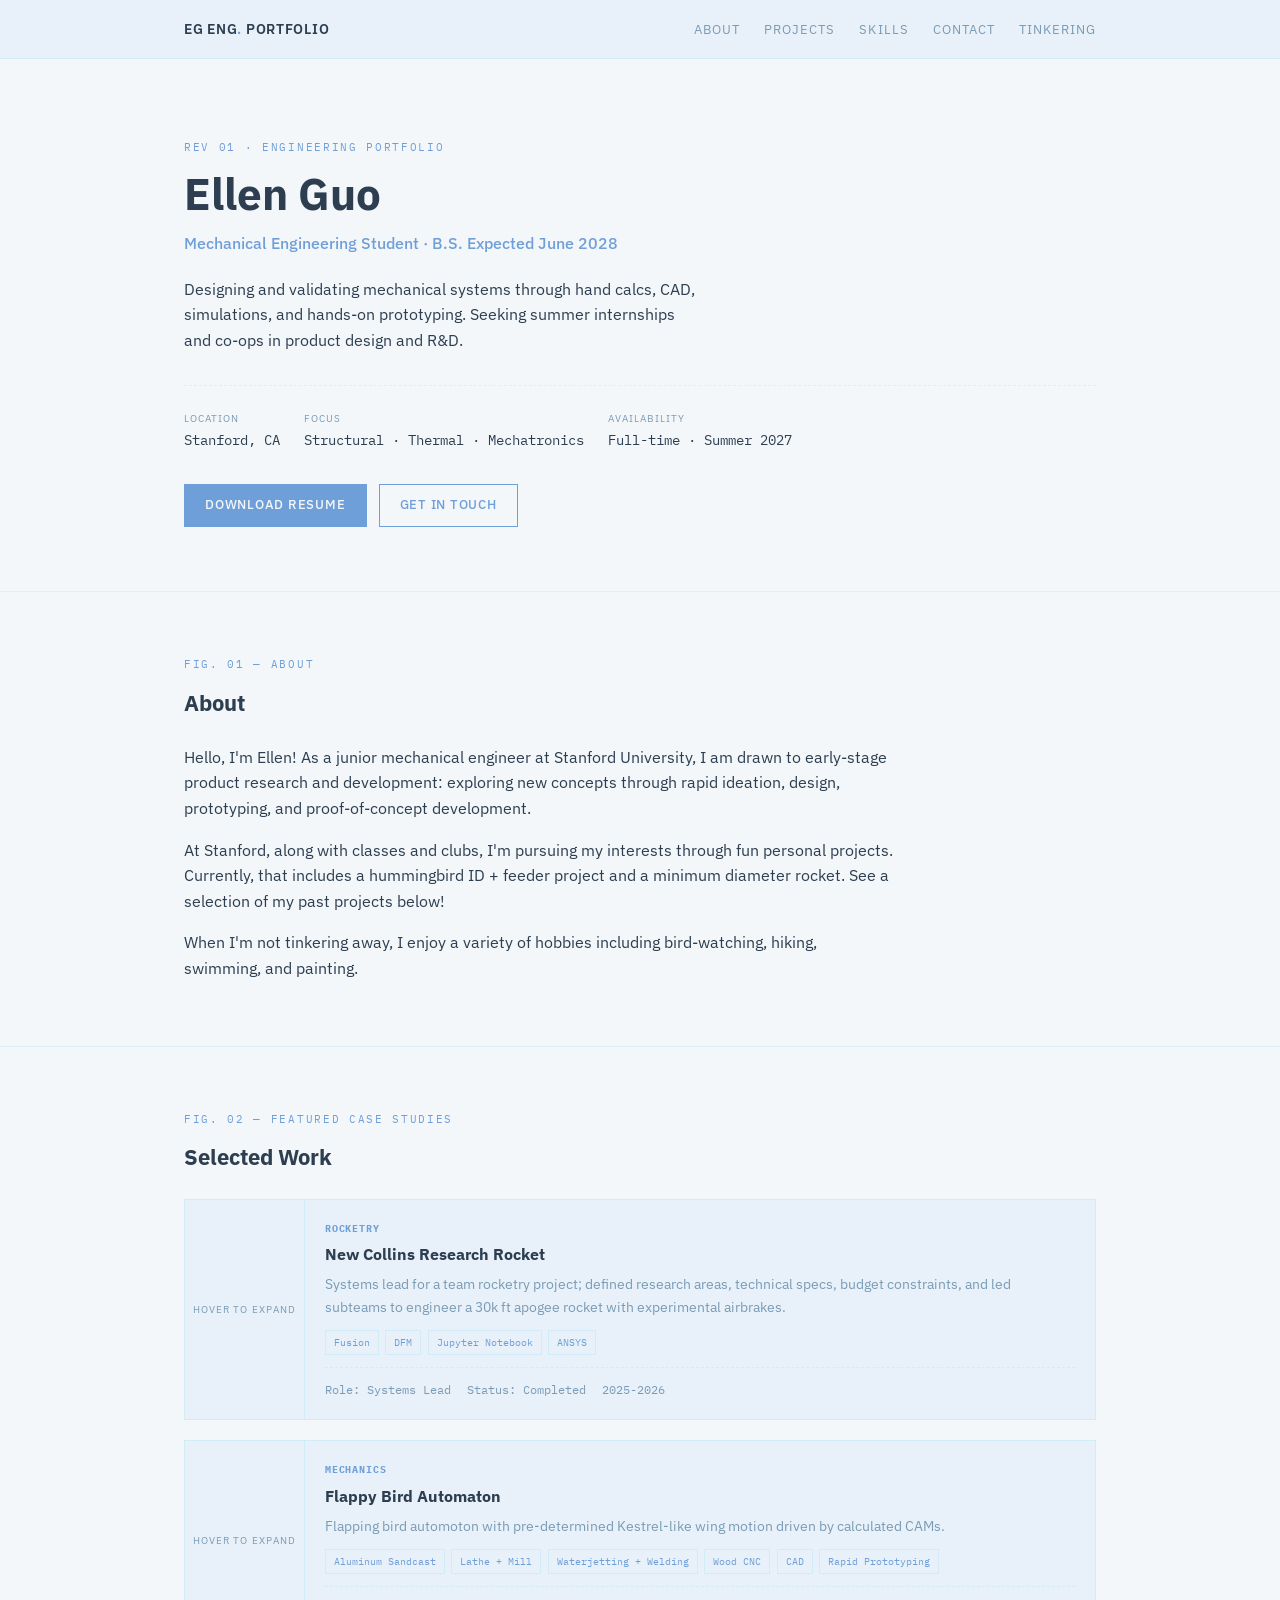
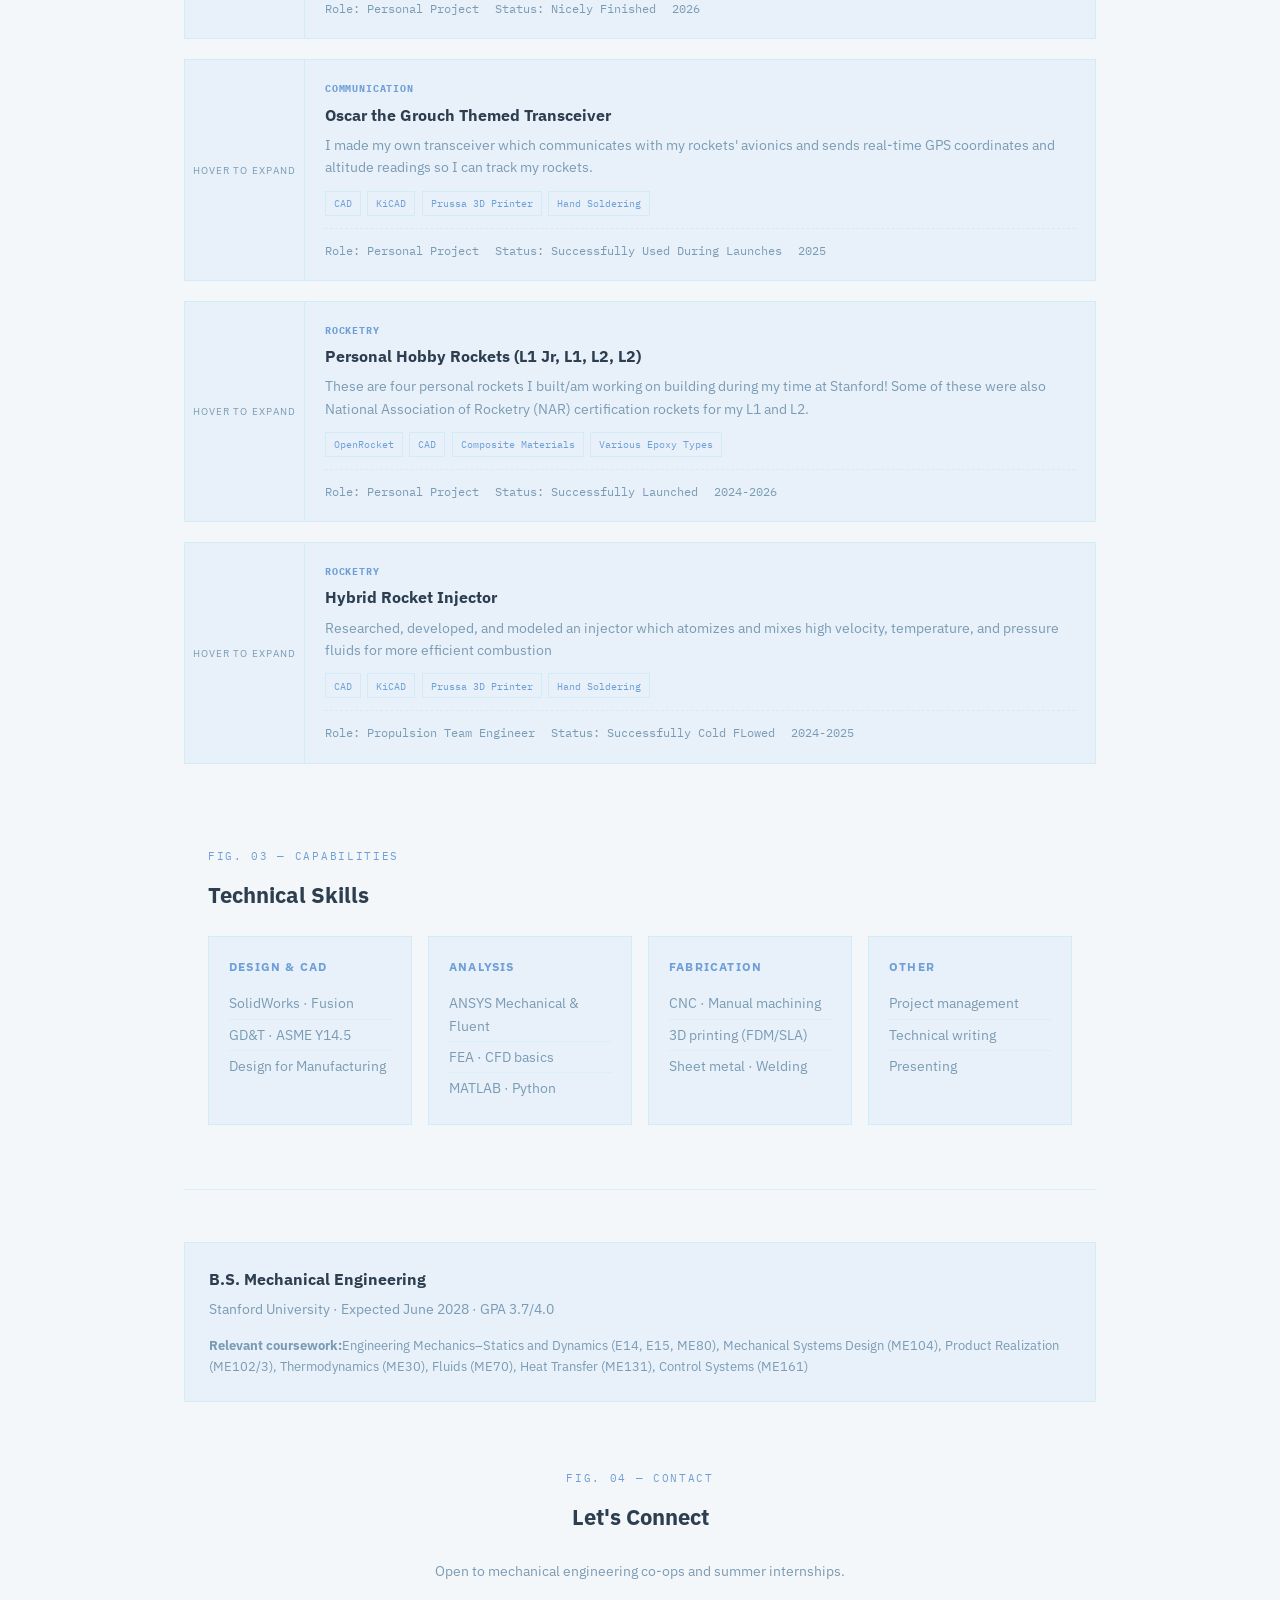
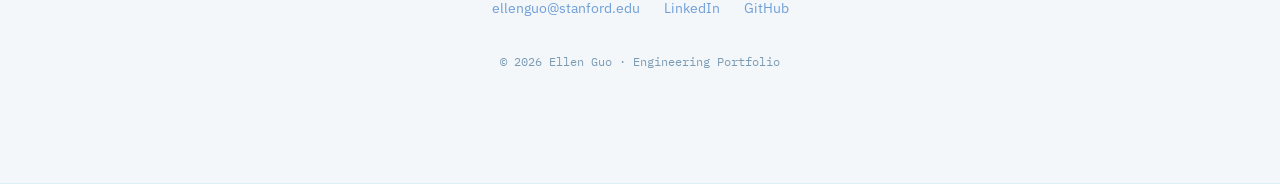
==== index.html @ f73f78db "Add files via upload" ====
<!DOCTYPE html>
<html lang="en">
<head>
  <meta charset="UTF-8">
  <meta name="viewport" content="width=device-width, initial-scale=1.0">
  <title>Ellen Guo — Mechanical Engineering Portfolio</title>
  <link rel="preconnect" href="https://fonts.googleapis.com">
  <link rel="preconnect" href="https://fonts.gstatic.com" crossorigin>
  <link href="https://fonts.googleapis.com/css2?family=IBM+Plex+Mono:wght@400;500;600&family=IBM+Plex+Sans:wght@400;500;600;700&display=swap" rel="stylesheet">
  <link rel="stylesheet" href="style.css">
</head>
<body>
  <nav>
    <div class="container">
      <div class="logo">EG ENG<span>.</span> PORTFOLIO</div>
      <ul>
        <li><a href="#about">About</a></li>
        <li><a href="#projects">Projects</a></li>
        <li><a href="#skills">Skills</a></li>
        <li><a href="#contact">Contact</a></li>
        <li><a href="funproj.html">Tinkering</a></li>
      </ul>
    </div>
  </nav>

  <header class="hero">
    <div class="container">
      <p class="section-label">Rev 01 · Engineering Portfolio</p>
      <h1>Ellen Guo</h1>
      <p class="role">Mechanical Engineering Student · B.S. Expected June 2028</p>
      <p class="tagline">Designing and validating mechanical systems through hand calcs, CAD, simulations, and hands-on prototyping. Seeking summer internships and co-ops in product design and R&D.</p>
      <div class="spec-row">
        <div class="spec-item"><div class="label">Location</div><div class="value">Stanford, CA</div></div>
        <div class="spec-item"><div class="label">Focus</div><div class="value">Structural · Thermal · Mechatronics</div></div>
        <div class="spec-item"><div class="label">Availability</div><div class="value">Full-time · Summer 2027</div></div>
      </div>
      <div class="btn-row">
        <a href="Ellen_Guo_Resume.pdf" class="btn btn-primary" download>Download Resume</a>
        <a href="#contact" class="btn btn-outline">Get in Touch</a>
      </div>
    </div>
  </header>

  <section id="about">
    <div class="container">
      <p class="section-label">Fig. 01 — About</p>
      <div class="about-grid">
        <div class="about-text">
          <h2>About</h2>
          <p>Hello, I'm Ellen! As a junior mechanical engineer at Stanford University, I am drawn to early-stage product research and development: exploring new concepts through rapid ideation, design, prototyping, and proof-of-concept development.</p>
          <p>At Stanford, along with classes and clubs, I'm pursuing my interests through fun personal projects. Currently, that includes a hummingbird ID + feeder project and a minimum diameter rocket. See a selection of my past projects below!</p>
          <p>When I'm not tinkering away, I enjoy a variety of hobbies including bird-watching, hiking, swimming, and painting.</p>
        </div>
      </div>
    </div>
  </section>

  <section id="projects">
  <div class="container">
    <p class="section-label">Fig. 02 — Featured Case Studies</p>
    <h2>Selected Work</h2>
    <div class="projects">
      
      <!-- Project 1: IREC -->
      <div class="project" data-project="heat-exchanger">
        <div class="project-thumb">
          <span class="project-thumb-placeholder">Hover to expand</span>
          <div class="project-carousel">
            <div class="carousel-arrow left">‹</div>
            <div class="carousel-arrow right">›</div>
            <div class="carousel-track">
              <div class="carousel-slide">
                <img src="img/IRECLaunch1.JPG" alt="Heat exchanger CAD model">
              </div>
              <div class="carousel-slide">
                <img src="img/airbrakes out naked.jpg" alt="CFD analysis">
              </div>
              <div class="carousel-slide">
                <img src="img/crystallization.jpeg" alt="Prototype testing">
              </div>
              <div class="carousel-slide">
                <img src="img/rocket vinyl.jpeg" alt="Prototype testing">
              </div>
            </div>
            <div class="carousel-controls">
              <span class="carousel-dot active"></span>
              <span class="carousel-dot"></span>
              <span class="carousel-dot"></span>
              <span class="carousel-dot"></span>
            </div>
          </div>
        </div>
        <div class="project-body">
          <p class="project-badge">Rocketry</p>
          <h3>New Collins Research Rocket</h3>
          <p class="project-summary">Systems lead for a team rocketry project; defined research areas, technical specs, budget constraints, and led subteams to engineer a 30k ft apogee rocket with experimental airbrakes.</p>
          
          <div class="project-details">
            <div class="detail-section">
              <h4>Why</h4>
              <p>A large component of scoring in the International Rocket Engineering Challenge (IREC) involves launching a rocket that flies to a target apogee. My team experimented with airbrakes as a calculated method to hit the exact altitude. We also carried a research payload looking at the effects of zero-gravity crystallization</p>
            </div>
            
            <div class="detail-section">
              <h4>How</h4>
              <ul>
                <li>Organized subteams for each rocket component such as Avionics, Structures, Recovery, and Airbrakes. Managed a 14-person team along with the technical project.</li>
                <li>Held weekly check-ins and guided each subteam through design, simulation, and build challenges; hosted a design review with professors, graduate students, IREC staff, and SSI alumni to gather thorough feedback </li>
                <li>Organized 4 test launches throughout the year, scaling up in rocket size and design requirements to test designs and validate simulations</li>
                <li>Experimented with new simulation softwares that allowed for greater rocket complexity; eventually creating one unique to the team rocket</li>
              </ul>
            </div>
            
            <div class="detail-section">
              <h4>Result</h4>
              <p>We verified working airbrakes during launch, although not as successful or consistent as would be necessary for IREC. 
                However, during the process, I developed better aerodynamic models around unique rocket shapes, wind shear, and pressure differences at altitude.
                I also grew as a leader and team manager.</p>
            </div>
          </div>
          
          <div class="tags">
            <span class="tag">Fusion</span>
            <span class="tag">DFM</span>
            <span class="tag">Jupyter Notebook</span>
            <span class="tag">ANSYS</span>
          </div>
          <div class="project-meta">
            <span>Role: Systems Lead</span>
            <span>Status: Completed</span>
            <span>2025-2026</span>
          </div>
        </div>
      </div>

      <!-- Project 2: ME103 Flappy Bird -->
      <div class="project" data-project="rover-suspension">
        <div class="project-thumb">
          <span class="project-thumb-placeholder">Hover to expand</span>
          <div class="project-carousel">
            <div class="carousel-arrow left">‹</div>
            <div class="carousel-arrow right">›</div>
            <div class="carousel-track">
              <div class="carousel-slide">
                <img src="img/flappy bird final1.png" alt="Suspension assembly">
              </div>
              <div class="carousel-slide">
                <img src="img/flappy bird wing motion.png" alt="FEA analysis">
              </div>
              <div class="carousel-slide">
                <img src="img/flappy bird cad.png" alt="Field testing">
              </div>
              <div class="carousel-slide">
                <img src="img/flappy sandcasting.png" alt="Field testing">
              </div>
              <div class="carousel-slide">
                <img src="img/flappy turning.png" alt="Field testing">
              </div>
              <div class="carousel-slide">
                <img src="img/flappy bird binnies.jpg" alt="Field testing">
              </div>
            </div>
            <div class="carousel-controls">
              <span class="carousel-dot active"></span>
              <span class="carousel-dot"></span>
              <span class="carousel-dot"></span>
              <span class="carousel-dot"></span>
              <span class="carousel-dot"></span>
              <span class="carousel-dot"></span>
            </div>
          </div>
        </div>
        <div class="project-body">
          <p class="project-badge">Mechanics</p>
          <h3>Flappy Bird Automaton</h3>
          <p class="project-summary">Flapping bird automoton with pre-determined Kestrel-like wing motion driven by calculated CAMs.</p>
          
          <div class="project-details">
            <div class="detail-section">
              <h4>Why</h4>
              <p>Wanted to learn different manufacturing techniques in the Stanford Product Realization Lab (PRL) in order to better understand fabrication processes and DFM.</p>
            </div>
            
            <div class="detail-section">
              <h4>How</h4>
              <ul>
                <li>Extrapolated a Kestrel flapping wing motion and designed CAM shapes to achieve that motion</li>
                <li>Performed hand calcs and FEA to analyze friction between CAM and follow shaft and find balance between friction reduction and DFM</li>
                <li>Designed and CADed casting molds/blanks for aluminum sandcasting process</li>
                <li>Fabricated and finished project using the lathe, mill, wood CNC, forge, waterjet, sandblaster, laser cutter, bandsaw, grinding wheel, and buffing wheel</li>
              </ul>
            </div>
            
            <div class="detail-section">
              <h4>Result</h4>
              <p>Created a working automaton and presented to PRL CAs and professors during quarterly university-wide Meet the Makers makerfaire.</p>
            </div>
          </div>
          
          <div class="tags">
            <span class="tag">Aluminum Sandcast</span>
            <span class="tag">Lathe + Mill</span>
            <span class="tag">Waterjetting + Welding</span>
            <span class="tag">Wood CNC</span>
            <span class="tag">CAD</span>
            <span class="tag">Rapid Prototyping</span>
          </div>
          <div class="project-meta">
            <span>Role: Personal Project</span>
            <span>Status: Nicely Finished</span>
            <span>2026</span>
          </div>
        </div>
      </div>

     <!-- Project 3: Oscar the Grouch -->
      <div class="project" data-project="transceiver">
        <div class="project-thumb">
          <span class="project-thumb-placeholder">Hover to expand</span>
          <div class="project-carousel">
            <div class="carousel-arrow left">‹</div>
            <div class="carousel-arrow right">›</div>
            <div class="carousel-track">
              <div class="carousel-slide">
                <img src="img/Oscar out in the world.jpg" alt="Suspension assembly">
              </div>
              <div class="carousel-slide">
                <img src="img/oscar CAD official.png" alt="FEA analysis">
              </div>
              <div class="carousel-slide">
                <img src="img/Oscar Fully painted.jpg" alt="Field testing">
              </div>
            </div>
            <div class="carousel-controls">
              <span class="carousel-dot active"></span>
              <span class="carousel-dot"></span>
              <span class="carousel-dot"></span>
            </div>
          </div>
        </div>
        <div class="project-body">
          <p class="project-badge">Communication</p>
          <h3>Oscar the Grouch Themed Transceiver</h3>
          <p class="project-summary">I made my own transceiver which communicates with my rockets' avionics and sends real-time GPS coordinates and altitude readings so I can track my rockets.</p>
          
          <div class="project-details">
            <div class="detail-section">
              <h4>Why</h4>
              <p>Wanted to learn more about electronic communication and design my own transceiver instead of using the commercially available ones.</p>
            </div>
            
            <div class="detail-section">
              <h4>How</h4>
              <ul>
                <li>Taught myself how antenna and radio communication works in order to understand how to design my transceiver </li>
                <li>CADed Oscar the Grouch Themed box with storage for not only electronic components and batteries, but also for trash from snacks eaten while hiking to recover rockets!</li>
                <li>Soldered board components, antennae, screen, and on/off button and assembled 3D printed transciever parts</li>
              </ul>
            </div>
            
            <div class="detail-section">
              <h4>Result</h4>
              <p>Designed, CADed, and painted finished product. I used it to successfully track and recover my L2 certification rocket flight, and have used it on all launches I've been to since.</p>
            </div>
          </div>
          
          <div class="tags">
            <span class="tag">CAD</span>
            <span class="tag">KiCAD</span>
            <span class="tag">Prussa 3D Printer</span>
            <span class="tag">Hand Soldering</span>
          </div>
          <div class="project-meta">
            <span>Role: Personal Project</span>
            <span>Status: Successfully Used During Launches</span>
            <span>2025</span>
          </div>
        </div>
      </div>


     <!-- Project 3: Rockets -->
      <div class="project" data-project="personal-rockets">
        <div class="project-thumb">
          <span class="project-thumb-placeholder">Hover to expand</span>
          <div class="project-carousel">
            <div class="carousel-arrow left">‹</div>
            <div class="carousel-arrow right">›</div>
            <div class="carousel-track">
              <div class="carousel-slide">
                <img src="img/CL firing from burner phone.jpg" alt="Suspension assembly">
              </div>
              <div class="carousel-slide">
                <img src="img/redwinged blackbird fly.jpg" alt="FEA analysis">
              </div>
              <div class="carousel-slide">
                <img src="img/tawny owl naked.jpg" alt="Field testing">
              </div>
              <div class="carousel-slide">
                <img src="img/pin in redwinged blackbird.jpg" alt="Field testing">
              </div>
              <div class="carousel-slide">
                <img src="img/rwbb fiberglass over jig.jpg" alt="Field testing">
              </div>
              <div class="carousel-slide">
                <img src="img/L2 cf fin layup.jpg" alt="Field testing">
              </div>
            </div>
            <div class="carousel-controls">
              <span class="carousel-dot active"></span>
              <span class="carousel-dot"></span>
              <span class="carousel-dot"></span>
              <span class="carousel-dot"></span>
              <span class="carousel-dot"></span>
              <span class="carousel-dot"></span>
            </div>
          </div>
        </div>
        <div class="project-body">
          <p class="project-badge">Rocketry</p>
          <h3>Personal Hobby Rockets (L1 Jr, L1, L2, L2)</h3>
          <p class="project-summary">These are four personal rockets I built/am working on building during my time at Stanford! Some of these were also National Association of Rocketry (NAR) certification rockets for my L1 and L2.</p>
          
          <div class="project-details">
            <div class="detail-section">
              <h4>Why</h4>
              <p>Wanted to gain experience in designing and building stable, fast, and high-flying hobby rockets of various styles including minimum and subminimum diameter.</p>
            </div>
            
            <div class="detail-section">
              <h4>How</h4>
              <ul>
                <li>Learned to simulate and model rocket and rocket components on OpenRocket, a popular rocket modeling software that helps account for aerodynamic forces.</li>
                <li>CADed my rocket to test fitment of parts, 3D printed molds for composite layups, and performed hand calcs to make sure my rockets would hold up at high accerlations and speeds. </li>
                <li>Learned how to do aerodynamic wet and dry layups with carbon fiber, fiberglass, and epoxy to strengthen materials</li>
              </ul>
            </div>
            
            <div class="detail-section">
              <h4>Result</h4>
              <p>Built, integrated, and successfully launched and recovered three of the four rockets (fourth one still in progress). Gained rocket design, fabrication, and simulation experience.</p>
            </div>
          </div>
          
          <div class="tags">
            <span class="tag">OpenRocket</span>
            <span class="tag">CAD</span>
            <span class="tag">Composite Materials</span>
            <span class="tag">Various Epoxy Types</span>
          </div>
          <div class="project-meta">
            <span>Role: Personal Project</span>
            <span>Status: Successfully Launched</span>
            <span>2024-2026</span>
          </div>
        </div>
      </div>

       <!-- Project 5: Fountain Hopper Injector -->
      <div class="project" data-project="injector">
        <div class="project-thumb">
          <span class="project-thumb-placeholder">Hover to expand</span>
          <div class="project-carousel">
            <div class="carousel-arrow left">‹</div>
            <div class="carousel-arrow right">›</div>
            <div class="carousel-track">
              <div class="carousel-slide">
                <img src="img/injector nonmanifold.jpg" alt="Suspension assembly">
              </div>
              <div class="carousel-slide">
                <img src="img/injector ansys.png" alt="FEA analysis">
              </div>
              <div class="carousel-slide">
                <img src="img/injector engineering drawing.png" alt="Field testing">
              </div>
            </div>
            <div class="carousel-controls">
              <span class="carousel-dot active"></span>
              <span class="carousel-dot"></span>
              <span class="carousel-dot"></span>
            </div>
          </div>
        </div>
        <div class="project-body">
          <p class="project-badge">Rocketry</p>
          <h3>Hybrid Rocket Injector</h3>
          <p class="project-summary">Researched, developed, and modeled an injector which atomizes and mixes high velocity, temperature, and pressure fluids for more efficient combustion</p>
          
          <div class="project-details">
            <div class="detail-section">
              <h4>Why</h4>
              <p>Hybrid rockets like the one my team was working on require injectors to better spray fluid from the fluid fuel tank into the solid combustion chamber. The injector is the interface between the two types of fuel in the rocket engine.</p>
            </div>
            
            <div class="detail-section">
              <h4>How</h4>
              <ul>
                <li>Conducted thorough research into hybrid rocket injector methods and high pressure/velocity mixing </li>
                <li>CADed several different injector types based on literature</li>
                <li>Coded MATLAB script to model different injector types' diffusivity and velocity profiles of fluid particles</li>
                <li>Ran FEA on injector with ANSYS to ensure its survival and safety factor in high temperature and pressure environment</li>
                <li>Narrowed down injector type, toleranced it. Team project unfortunately went unfinished due to unrealistic project scoping, but a downsized version of my injector design was used in the 2025-2026 team rocket</li>
              </ul>
            </div>
            
            <div class="detail-section">
              <h4>Result</h4>
              <p>Although the team project I designed my injector had to be ended, my design was successfully used in a next-generation rocket cold flow. This was also my first big project as a Freshman in college, and I was able to learn so much about R&D and engineering from it.</p>
            </div>
          </div>
          
          <div class="tags">
            <span class="tag">CAD</span>
            <span class="tag">KiCAD</span>
            <span class="tag">Prussa 3D Printer</span>
            <span class="tag">Hand Soldering</span>
          </div>
          <div class="project-meta">
            <span>Role: Propulsion Team Engineer</span>
            <span>Status: Successfully Cold FLowed</span>
            <span>2024-2025</span>
          </div>
        </div>
      </div>


  <section id="skills">
    <div class="container">
      <p class="section-label">Fig. 03 — Capabilities</p>
      <h2>Technical Skills</h2>
      <div class="skills-grid">
        <div class="skill-group">
          <h3>Design & CAD</h3>
          <ul><li>SolidWorks · Fusion</li><li>GD&T · ASME Y14.5</li><li>Design for Manufacturing</li></ul>
        </div>
        <div class="skill-group">
          <h3>Analysis</h3>
          <ul><li>ANSYS Mechanical & Fluent</li><li>FEA · CFD basics</li><li>MATLAB · Python</li></ul>
        </div>
        <div class="skill-group">
          <h3>Fabrication</h3>
          <ul><li>CNC · Manual machining</li><li>3D printing (FDM/SLA)</li><li>Sheet metal · Welding</li></ul>
        </div>
        <div class="skill-group">
          <h3>Other</h3>
          <ul><li>Project management</li><li>Technical writing</li><li>Presenting</li></ul>
        </div>
      </div>
    </div>
  </section>

<div class="edu-card" style="margin-top:2rem">
        <h3>B.S. Mechanical Engineering</h3>
        <p class="detail">Stanford University · Expected June 2028 · GPA 3.7/4.0</p>
        <p class="course-list"><strong>Relevant coursework:</strong>Engineering Mechanics–Statics and Dynamics (E14, E15, ME80), Mechanical Systems Design (ME104), Product Realization (ME102/3), Thermodynamics (ME30), Fluids (ME70), Heat Transfer (ME131), Control Systems (ME161)</p>
      </div>

  <footer id="contact">
    <div class="container">
      <p class="section-label">Fig. 04 — Contact</p>
      <h2>Let's Connect</h2>
      <p style="color:var(--muted); font-size:0.9rem; margin-top:0.5rem">Open to mechanical engineering co-ops and summer internships.</p>
      <div class="contact-links">
        <a href="mailto:alex.chen@email.com">ellenguo@stanford.edu</a>
        <a href="#">LinkedIn</a>
        <a href="#">GitHub</a>
      </div>
      <p class="copy mono">© 2026 Ellen Guo · Engineering Portfolio</p>
    </div>
  </footer>
<script src="carousel.js"></script>
</body>
</html>
---- style.css ----
:root {
      --bg: #F4F7FA;
      --surface: #E8F1F9;
      --line: rgba(77, 208, 225, 0.15);
      --accent: #6F9FD8;
      --header: #0A2342;
      --text: #2C3E50;
      --muted: #7a9bb5;
    }
    *, *::before, *::after { box-sizing: border-box; margin: 0; padding: 0; }
    html { scroll-behavior: smooth; }
    body {
      font-family: 'IBM Plex Sans', system-ui, sans-serif;
      background: var(--bg);
      color: var(--text);
      line-height: 1.6;
    }
    .mono { font-family: 'IBM Plex Mono', monospace; }
    .container { max-width: 960px; margin: 0 auto; padding: 0 1.5rem; }
    nav {
      position: sticky; top: 0; z-index: 100;
      background: var(--surface);
      backdrop-filter: blur(8px);
      border-bottom: 1px solid var(--line);
    }
    nav .container {
      display: flex; align-items: center; justify-content: space-between;
      padding-top: 1rem; padding-bottom: 1rem;
    }
    .logo { font-weight: 600; font-size: 0.9rem; letter-spacing: 0.05em; }
    .logo span { color: var(--accent); }
    nav ul { display: flex; gap: 1.5rem; list-style: none; }
    nav a {
      color: var(--muted); text-decoration: none; font-size: 0.8rem;
      text-transform: uppercase; letter-spacing: 0.08em;
    }
    nav a:hover { color: var(--accent); }
    .section-label {
      font-family: 'IBM Plex Mono', monospace;
      font-size: 0.7rem; color: var(--accent);
      letter-spacing: 0.15em; text-transform: uppercase;
      margin-bottom: 0.75rem;
    }
    .hero { padding: 5rem 0 4rem; border-bottom: 1px solid var(--line); }
    .hero h1 { font-size: clamp(2rem, 5vw, 2.75rem); font-weight: 700; line-height: 1.15; }
    .hero .role { color: var(--accent); font-size: 1rem; margin: 0.75rem 0 1.25rem; font-weight: 500; }
    .hero .tagline { color: var(--text); max-width: 520px; font-size: 1rem; }
    .spec-row {
      display: flex; flex-wrap: wrap; gap: 1.5rem;
      margin-top: 2rem; padding-top: 1.5rem;
      border-top: 1px dashed var(--line);
    }
    .spec-item .label { font-size: 0.65rem; color: var(--muted); text-transform: uppercase; letter-spacing: 0.1em; }
    .spec-item .value { font-family: 'IBM Plex Mono', monospace; font-size: 0.85rem; margin-top: 0.2rem; }
    .btn-row { display: flex; flex-wrap: wrap; gap: 0.75rem; margin-top: 2rem; }
    .btn {
      display: inline-block; padding: 0.65rem 1.25rem;
      font-size: 0.8rem; font-weight: 500; text-decoration: none;
      text-transform: uppercase; letter-spacing: 0.06em;
      border: 1px solid var(--accent); transition: 0.2s;
    }
    .btn-primary { background: var(--accent); color: var(--bg); }
    .btn-primary:hover { background: #6ee7f7; }
    .btn-outline { color: var(--accent); }
    .btn-outline:hover { background: rgba(77, 208, 225, 0.1); }
    section { padding: 4rem 0; border-bottom: 1px solid var(--line); }
    section h2 { font-size: 1.35rem; margin-bottom: 1.5rem; }
    .about-grid { display: grid; gap: -2rem; grid-template-columns: 1fr 200px; align-items: start; }
    @media (max-width: 640px) { .about-grid { grid-template-columns: 1fr; } }
    .about-text { color: var(--primary); }
    .about-text p + p { margin-top: 1rem; }
    .stat-box {
      border: 1px solid var(--line); padding: 1rem;
      background: var(--surface);
    }
    .stat-box .num { font-size: 1.5rem; font-weight: 700; color: var(--accent); font-family: 'IBM Plex Mono', monospace; }
    .stat-box .desc { font-size: 0.75rem; color: var(--muted); margin-top: 0.25rem; }
    /* Enhanced Projects with Hover Expansion */

    .projects { 
  display: grid; 
  gap: 1.25rem; 
}

.project {
  border: 1px solid var(--line); 
  background: var(--surface);
  display: grid; 
  grid-template-columns: 120px 1fr;
  text-decoration: none;
  color: inherit;
  transition: all 0.4s cubic-bezier(0.4, 0, 0.2, 1);
  position: relative;
  overflow: hidden;
  cursor: pointer;
}

.project:hover { 
  border-color: var(--accent); 
  box-shadow: 0 8px 32px rgba(77, 208, 225, 0.2);
  grid-template-columns: 400px 1fr;
  transform: translateY(-4px);
}

@media (max-width: 768px) { 
  .project { 
    grid-template-columns: 1fr; 
  }
  .project:hover {
    grid-template-columns: 1fr;
    transform: none;
  }
}

/* Project Thumbnail / Image Area */
.project-thumb {
  background: var(--surface);
  border-right: 1px solid var(--line);
  display: flex; 
  align-items: center; 
  justify-content: center;
  min-height: 120px; 
  color: var(--muted); 
  font-size: 0.65rem;
  text-transform: uppercase; 
  letter-spacing: 0.1em;
  position: relative;
  overflow: hidden;
  transition: all 0.4s cubic-bezier(0.4, 0, 0.2, 1);
}

.project:hover .project-thumb {
  min-height: 300px;
}

.project-thumb-placeholder {
  transition: opacity 0.3s ease;
}

.project:hover .project-thumb-placeholder {
  opacity: 0;
}

/* Image Carousel */
.project-carousel {
  position: absolute;
  top: 0;
  left: 0;
  width: 100%;
  height: 100%;
  opacity: 0;
  transition: opacity 0.3s ease;
}

.project:hover .project-carousel {
  opacity: 1;
}

.carousel-track {
  display: flex;
  height: 100%;
  transition: transform 0.5s ease;
}

.carousel-slide {
  min-width: 100%;
  height: 100%;
  display: flex;
  align-items: center;
  justify-content: center;
  background: var(--surface);
}

.carousel-slide img {
  max-width: 90%;
  max-height: 90%;
  object-fit: contain;
}

.carousel-controls {
  position: absolute;
  bottom: 1rem;
  left: 50%;
  transform: translateX(-50%);
  display: flex;
  gap: 0.5rem;
  z-index: 10;
}

.carousel-dot {
  width: 8px;
  height: 8px;
  border-radius: 50%;
  background: var(--muted);
  opacity: 0.5;
  cursor: pointer;
  transition: all 0.3s ease;
}

.carousel-dot.active {
  background: var(--accent);
  opacity: 1;
  transform: scale(1.2);
}

.carousel-arrow {
  position: absolute;
  top: 50%;
  transform: translateY(-50%);
  background: rgba(77, 208, 225, 0.2);
  border: 1px solid var(--accent);
  color: var(--accent);
  width: 32px;
  height: 32px;
  display: flex;
  align-items: center;
  justify-content: center;
  cursor: pointer;
  font-size: 1.2rem;
  transition: all 0.2s ease;
  opacity: 0;
  z-index: 10;
}

.project:hover .carousel-arrow {
  opacity: 1;
}

.carousel-arrow:hover {
  background: rgba(77, 208, 225, 0.3);
}

.carousel-arrow.left {
  left: 0.5rem;
}

.carousel-arrow.right {
  right: 0.5rem;
}

/* Project Body */
.project-body { 
  padding: 1.25rem;
  position: relative;
  transition: padding 0.4s ease;
}

.project:hover .project-body {
  padding: 2rem;
}

.project-badge {
  font-size: 0.65rem; 
  font-weight: 700; 
  text-transform: uppercase;
  letter-spacing: 0.08em; 
  color: var(--accent); 
  margin-bottom: 0.35rem;
  font-family: 'IBM Plex Mono', monospace;
}

.project-body h3 { 
  font-size: 1rem; 
  margin-bottom: 0.35rem;
  transition: font-size 0.4s ease;
}

.project:hover .project-body h3 {
  font-size: 1.3rem;
}

.project-summary {
  font-size: 0.875rem; 
  color: var(--muted);
  transition: opacity 0.3s ease;
}

.project:hover .project-summary {
  opacity: 0;
  height: 0;
  overflow: hidden;
}

/* Detailed sections (hidden by default) */
.project-details {
  opacity: 0;
  max-height: 0;
  overflow: hidden;
  transition: opacity 0.3s ease 0.1s, max-height 0.4s ease;
}

.project:hover .project-details {
  opacity: 1;
  max-height: 1000px;
}

.detail-section {
  margin-top: 1.25rem;
}

.detail-section h4 {
  font-size: 0.75rem;
  text-transform: uppercase;
  letter-spacing: 0.1em;
  color: var(--accent);
  margin-bottom: 0.5rem;
  font-family: 'IBM Plex Mono', monospace;
  display: flex;
  align-items: center;
  gap: 0.5rem;
}

.detail-section h4::before {
  content: '//';
  color: var(--accent);
  opacity: 0.5;
}

.detail-section p {
  font-size: 0.875rem;
  color: var(--muted);
  line-height: 1.6;
}

.detail-section ul {
  list-style: none;
  margin-top: 0.5rem;
}

.detail-section li {
  font-size: 0.85rem;
  color: var(--muted);
  padding-left: 1rem;
  position: relative;
  margin-bottom: 0.35rem;
}

.detail-section li::before {
  content: '›';
  position: absolute;
  left: 0;
  color: var(--accent);
  font-weight: bold;
}

.tags { 
  display: flex; 
  flex-wrap: wrap; 
  gap: 0.4rem; 
  margin-top: 0.75rem; 
}

.tag {
  font-family: 'IBM Plex Mono', monospace; 
  font-size: 0.65rem;
  padding: 0.2rem 0.5rem; 
  border: 1px solid var(--line); 
  color: var(--accent);
  transition: all 0.2s ease;
}

.project:hover .tag {
  background: rgba(77, 208, 225, 0.1);
}

.project-meta {
  display: flex; 
  flex-wrap: wrap; 
  gap: 1rem;
  padding-top: 0.75rem; 
  margin-top: 0.75rem; 
  border-top: 1px dashed var(--line);
  font-size: 0.75rem; 
  color: var(--muted);
  font-family: 'IBM Plex Mono', monospace;
}

    .skills-grid { display: grid; grid-template-columns: repeat(auto-fit, minmax(200px, 1fr)); gap: 1rem; }
    .skill-group {
      border: 1px solid var(--line); padding: 1.25rem; background: var(--surface);
    }
    .skill-group h3 { font-size: 0.75rem; text-transform: uppercase; letter-spacing: 0.1em; color: var(--accent); margin-bottom: 0.75rem; }
    .skill-group ul { list-style: none; }
    .skill-group li { font-size: 0.875rem; color: var(--muted); padding: 0.25rem 0; border-bottom: 1px dotted var(--line); }
    .skill-group li:last-child { border-bottom: none; }
    .timeline { display: grid; gap: 1.25rem; }
    .timeline-item {
      display: grid; grid-template-columns: 100px 1fr; gap: 1rem;
      border-left: 2px solid var(--accent); padding-left: 1.25rem; margin-left: 0.5rem;
    }
    @media (max-width: 540px) { .timeline-item { grid-template-columns: 1fr; } }
    .timeline-date { font-family: 'IBM Plex Mono', monospace; font-size: 0.75rem; color: var(--accent); }
    .timeline-item h3 { font-size: 0.95rem; }
    .timeline-item .org { color: var(--muted); font-size: 0.85rem; }
    .timeline-item p { font-size: 0.85rem; color: var(--muted); margin-top: 0.35rem; }
    .edu-card {
      border: 1px solid var(--line); padding: 1.5rem; background: var(--surface);
    }
    .edu-card h3 { font-size: 1rem; }
    .edu-card .detail { color: var(--muted); font-size: 0.875rem; margin-top: 0.35rem; }
    .course-list { margin-top: 1rem; font-size: 0.8rem; color: var(--muted); }
    footer {
      padding: 3rem 0; text-align: center;
    }
    footer .contact-links { display: flex; justify-content: center; flex-wrap: wrap; gap: 1.5rem; margin-top: 1rem; }
    footer a { color: var(--accent); text-decoration: none; font-size: 0.85rem; }
    footer a:hover { text-decoration: underline; }
    footer .copy { margin-top: 2rem; font-size: 0.75rem; color: var(--muted); }
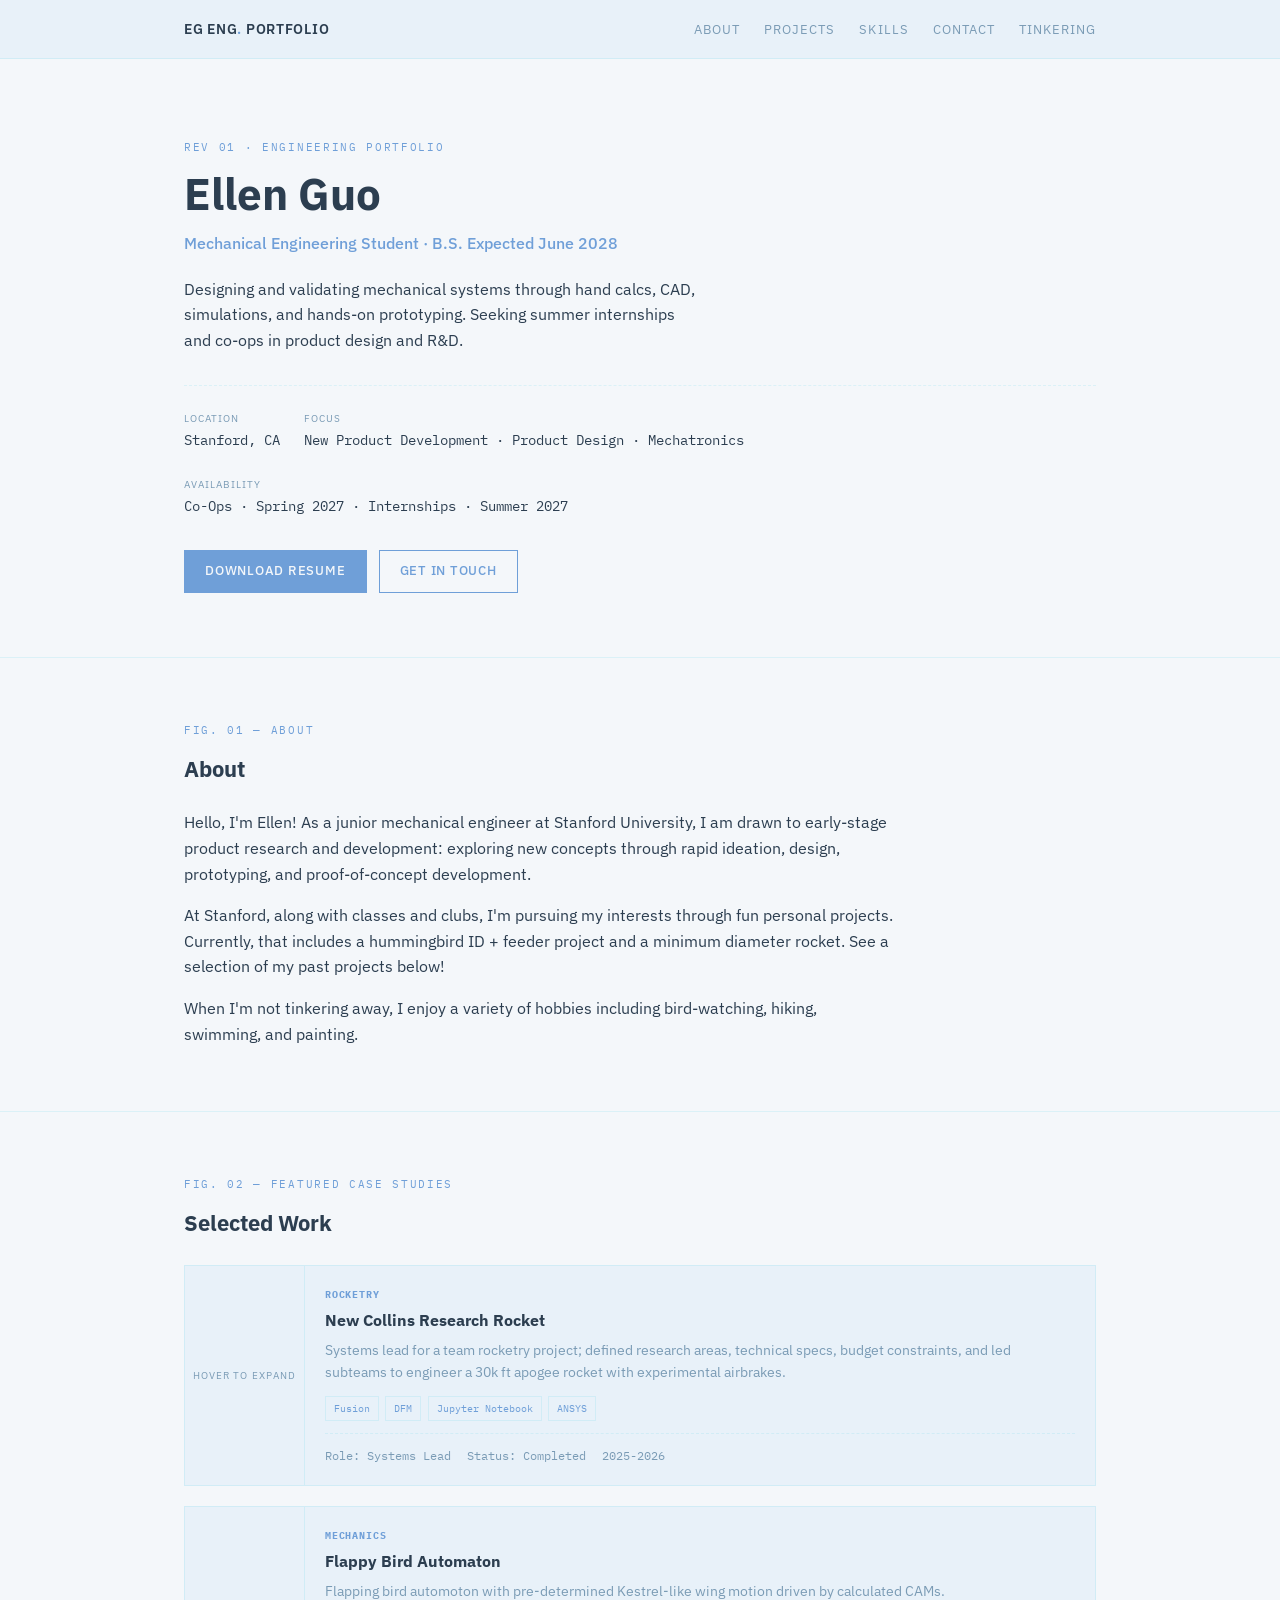
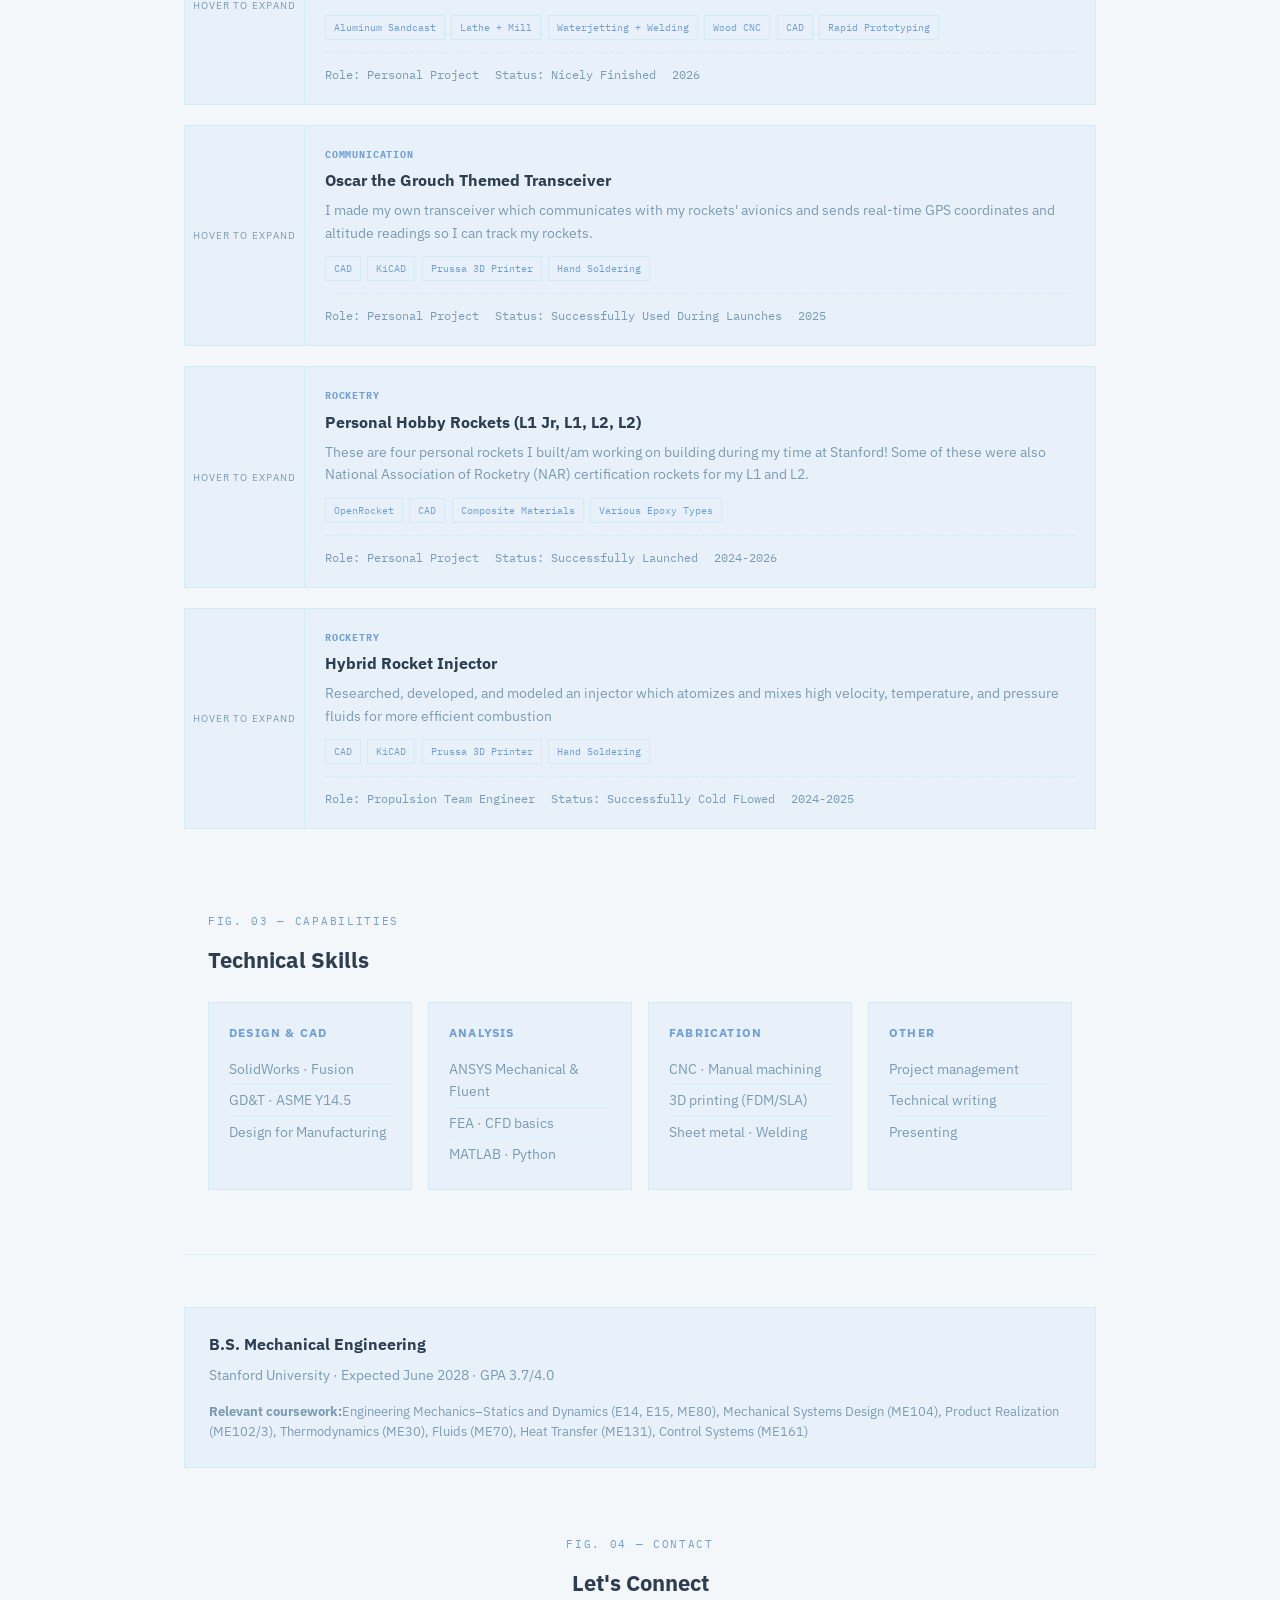
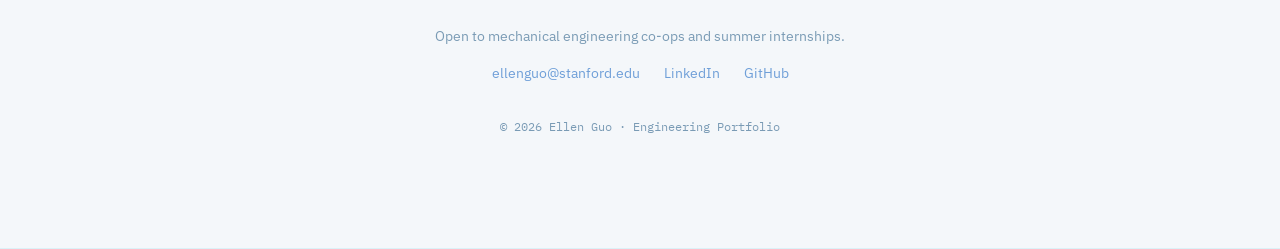
==== commit dddfb561: "Update index.html" ====
--- a/index.html
+++ b/index.html
@@ -31,8 +31,8 @@
       <p class="tagline">Designing and validating mechanical systems through hand calcs, CAD, simulations, and hands-on prototyping. Seeking summer internships and co-ops in product design and R&D.</p>
       <div class="spec-row">
         <div class="spec-item"><div class="label">Location</div><div class="value">Stanford, CA</div></div>
-        <div class="spec-item"><div class="label">Focus</div><div class="value">Structural · Thermal · Mechatronics</div></div>
-        <div class="spec-item"><div class="label">Availability</div><div class="value">Full-time · Summer 2027</div></div>
+        <div class="spec-item"><div class="label">Focus</div><div class="value">New Product Development · Product Design · Mechatronics</div></div>
+        <div class="spec-item"><div class="label">Availability</div><div class="value">Co-Ops · Spring 2027 · Internships · Summer 2027</div></div>
       </div>
       <div class="btn-row">
         <a href="Ellen_Guo_Resume.pdf" class="btn btn-primary" download>Download Resume</a>
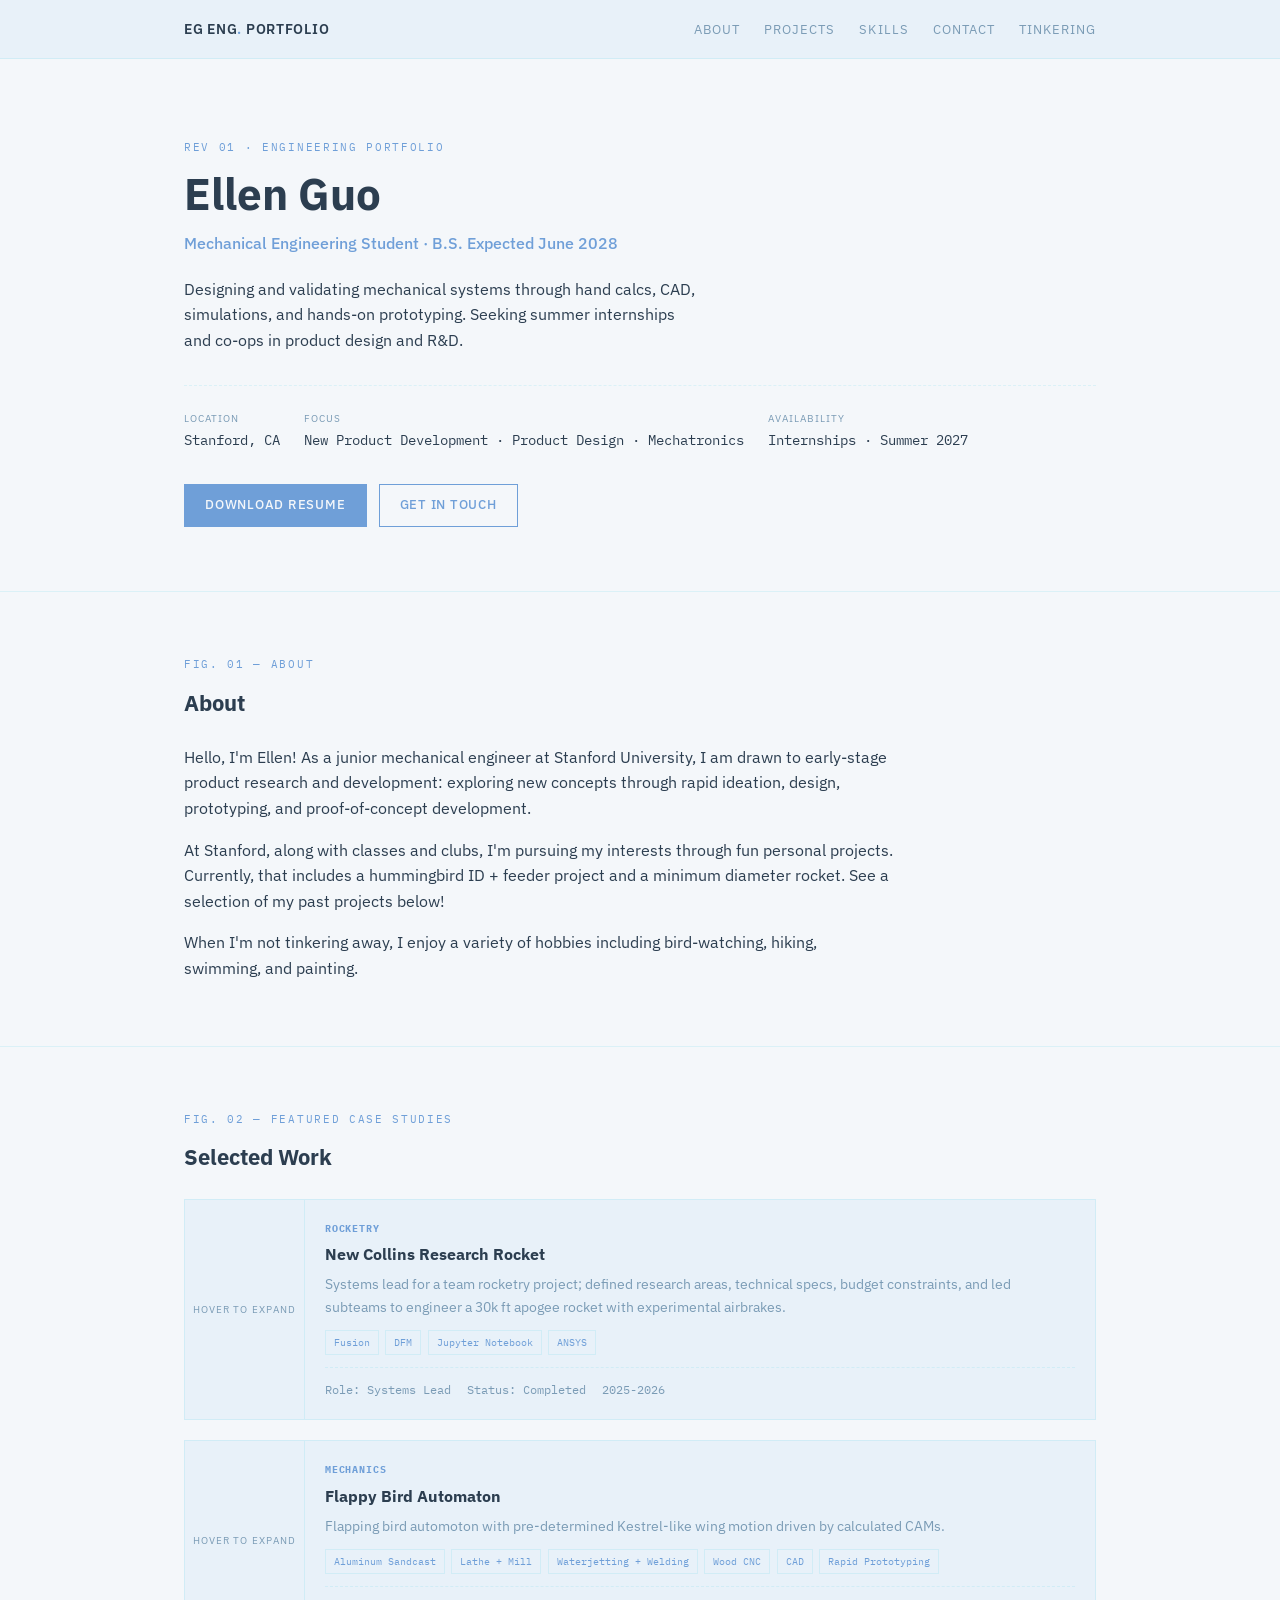
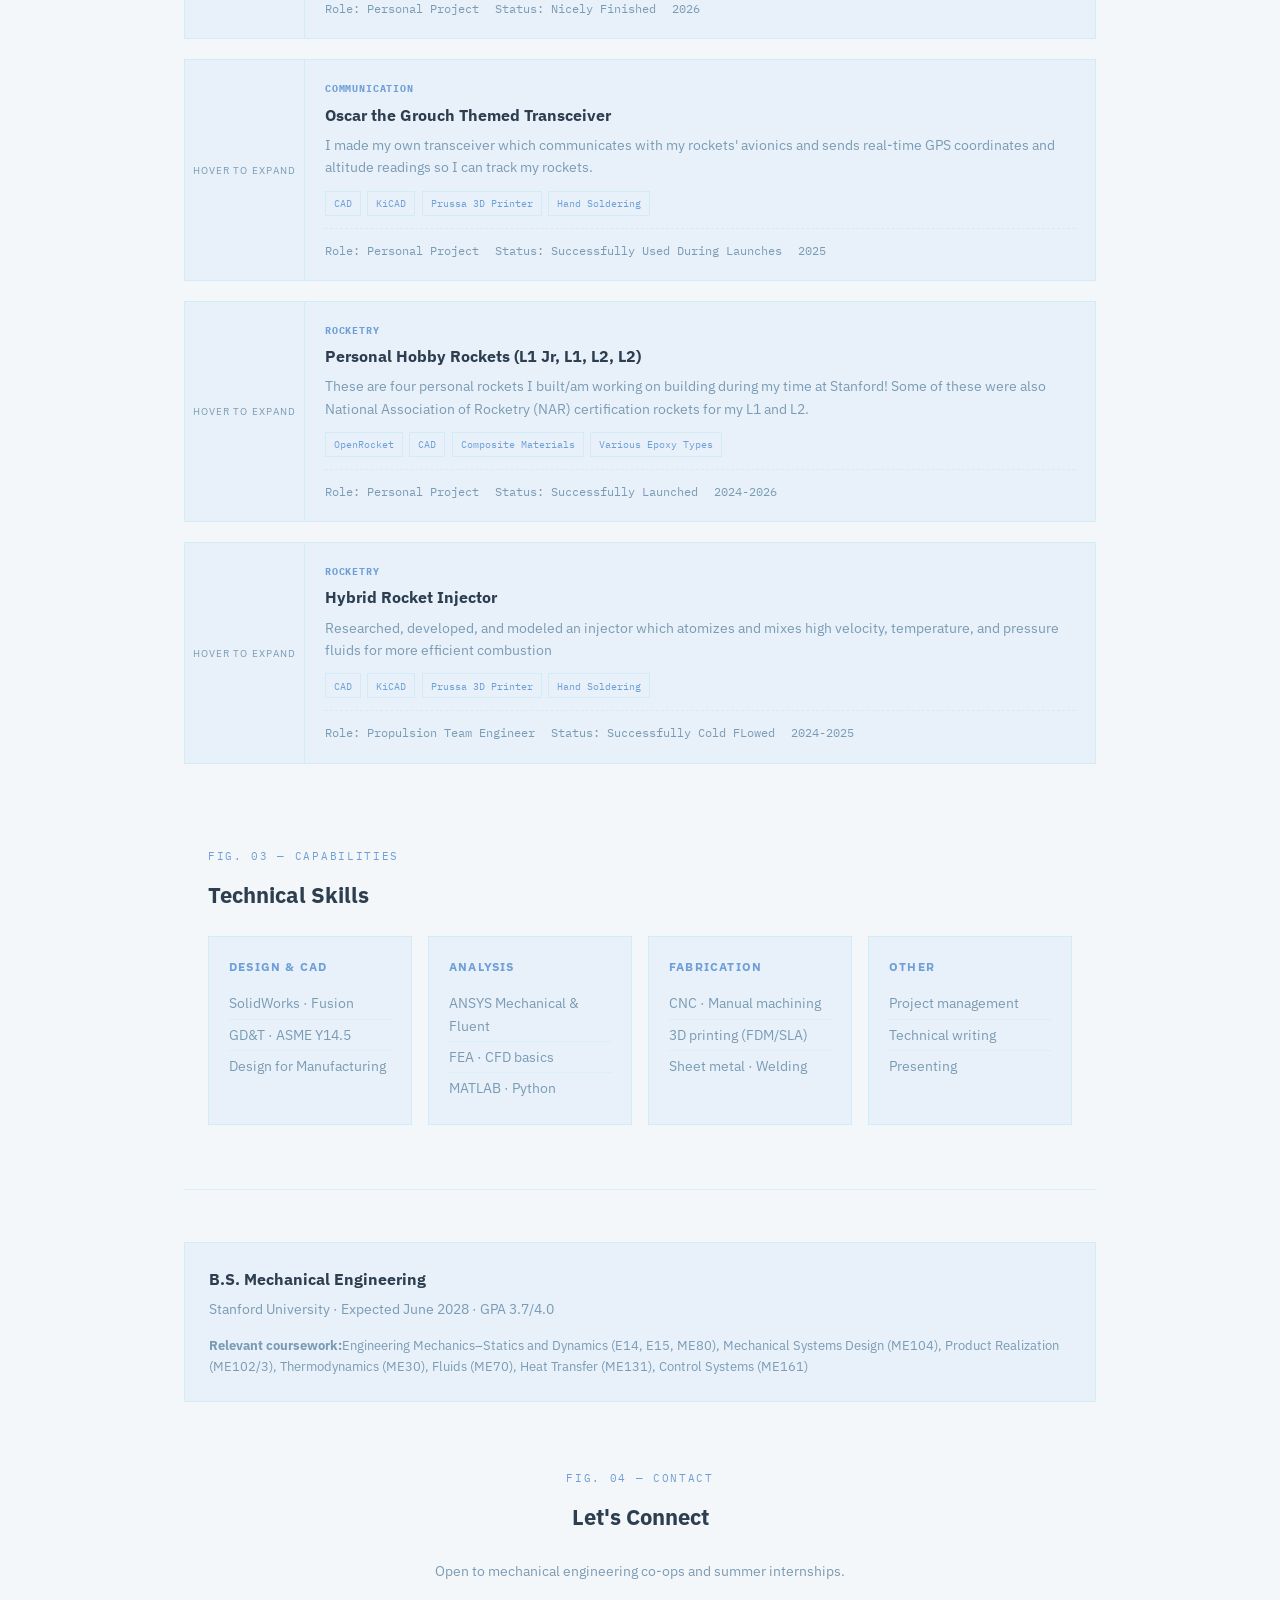
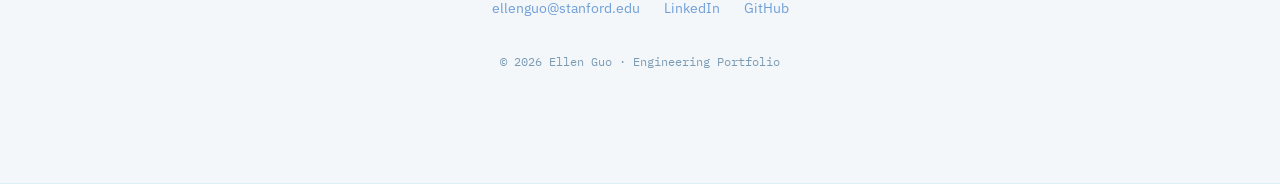
==== commit 2ed6b00c: "Update index.html" ====
--- a/index.html
+++ b/index.html
@@ -32,7 +32,7 @@
       <div class="spec-row">
         <div class="spec-item"><div class="label">Location</div><div class="value">Stanford, CA</div></div>
         <div class="spec-item"><div class="label">Focus</div><div class="value">New Product Development · Product Design · Mechatronics</div></div>
-        <div class="spec-item"><div class="label">Availability</div><div class="value">Co-Ops · Spring 2027 · Internships · Summer 2027</div></div>
+        <div class="spec-item"><div class="label">Availability</div><div class="value">Internships · Summer 2027</div></div>
       </div>
       <div class="btn-row">
         <a href="Ellen_Guo_Resume.pdf" class="btn btn-primary" download>Download Resume</a>
